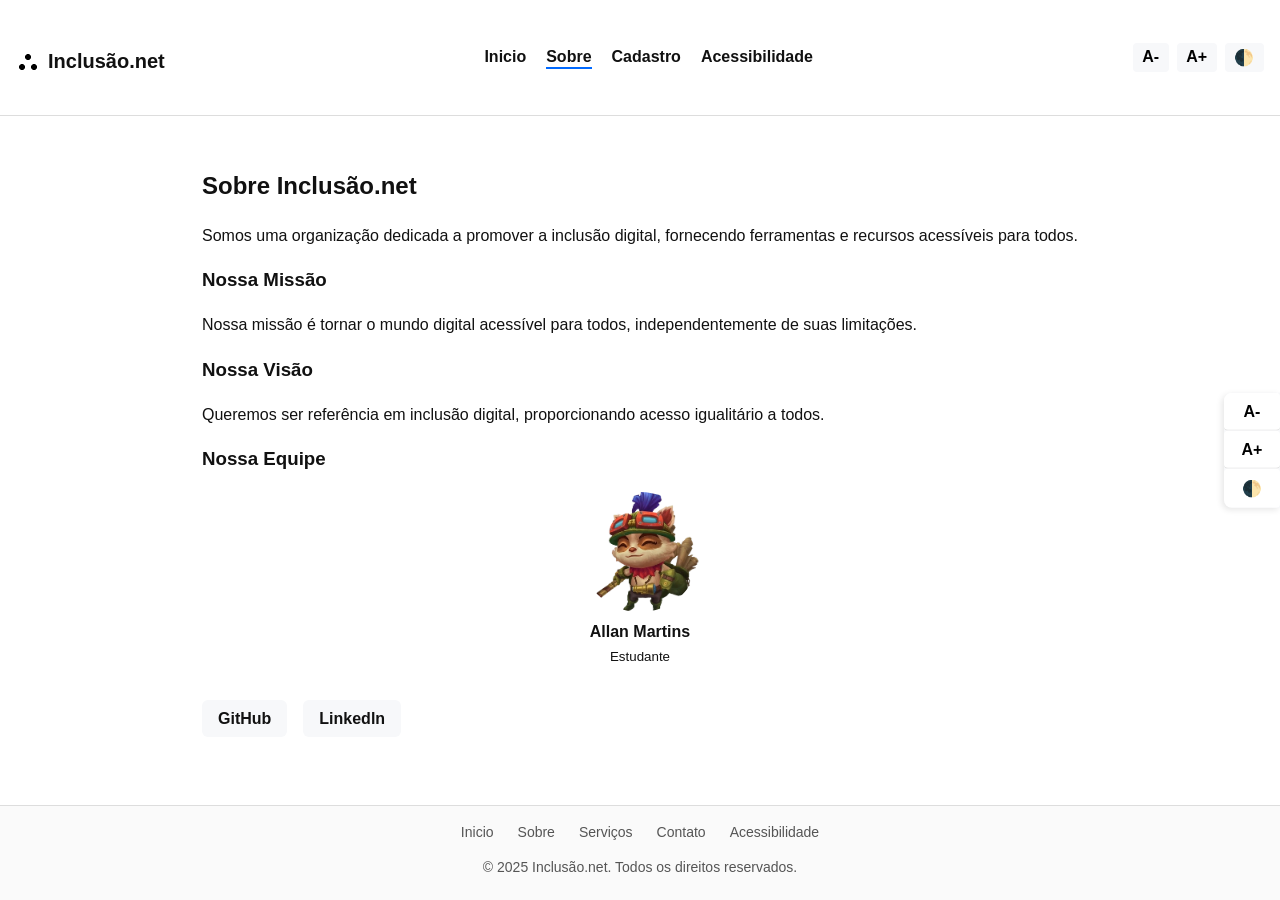
==== about.html @ 18c81b0c "Archives upload" ====
<!DOCTYPE html>
<html lang="pt-br">
<head>
  <meta charset="UTF-8" />
  <meta name="viewport" content="width=device-width, initial-scale=1" />
  <title>Inclusão.net - Sobre</title>
  <link rel="stylesheet" href="style.css" />
</head>
<body>
  <header role="banner" class="site-header">
    <div class="logo-title">
      <img src="images/logo.png" alt="Inclusão.net logo" class="logo" />
      <h1><a href="index.html">Inclusão.net</a></h1>
    </div>
    <nav role="navigation" aria-label="Primary navigation" class="main-nav">
      <ul>
        <li><a href="index.html">Inicio</a></li>
        <li><a href="about.html" aria-current="page">Sobre</a></li>
        <li><a href="register.html">Cadastro</a></li>
        <li><a href="accessibility.html">Acessibilidade</a></li>
      </ul>
    </nav>
    <div class="header-accessibility" aria-label="Accessibility controls">
      <button id="font-decrease" aria-label="Decrease font size" title="Decrease font size">A-</button>
      <button id="font-increase" aria-label="Increase font size" title="Increase font size">A+</button>
      <button id="contrast-toggle" aria-label="Toggle high contrast" title="Toggle high contrast">🌓</button>
    </div>
  </header>

  <aside class="floating-accessibility" aria-label="Accessibility menu" aria-live="polite">
    <button id="float-font-decrease" aria-label="Decrease font size">A-</button>
    <button id="float-font-increase" aria-label="Increase font size">A+</button>
    <button id="float-contrast-toggle" aria-label="Toggle high contrast">🌓</button>
  </aside>

  <main role="main" class="container">
    <article aria-label="About the organization">
      <h2>Sobre Inclusão.net</h2>
      <p>
        Somos uma organização dedicada a promover a inclusão digital, fornecendo ferramentas e recursos acessíveis
        para todos.
      </p>

      <h3>Nossa Missão</h3>
      <p>
        Nossa missão é tornar o mundo digital acessível para todos, independentemente de suas limitações.
      </p>

      <h3>Nossa Visão</h3>
      <p>
        Queremos ser referência em inclusão digital, proporcionando acesso igualitário a todos.
      </p>

      <h3>Nossa Equipe</h3>
      <section aria-label="Team members" class="team">
        <ul class="team-list">
          <li>
            <img src="images/Teemo_League_of_Legends.webp.png" alt="Photo of Sarah Chen" class="team-photo" />
            <strong>Allan Martins</strong><br />
            <small>Estudante</small>
          </li>
        </ul>
      </section>

      <section class="social-section" aria-label="Social media links">
        <nav>
          <ul class="social-links">
            <li><a href="https://github.com/AllanMartinz" target="_blank" rel="noopener" aria-label="Twitter">GitHub</a></li>
            <li><a href="https://www.linkedin.com/in/allan-martins-castilho-ferreira-9970922b4/" target="_blank" rel="noopener" aria-label="Facebook">Linkedln</a></li>
          </ul>
        </nav>
      </section>
    </article>
  </main>

  <footer role="contentinfo" class="site-footer">
    <nav aria-label="Footer navigation" class="footer-nav">
      <ul>
        <li><a href="index.html">Inicio</a></li>
        <li><a href="about.html">Sobre</a></li>
        <li><a href="register.html">Serviços</a></li>
        <li><a href="about.html">Contato</a></li>
        <li><a href="accessibility.html">Acessibilidade</a></li>
      </ul>
    </nav>
    <p>&copy; 2025 Inclusão.net. Todos os direitos reservados.</p>
  </footer>

  <script src="scripts.js" defer></script>
</body>
</html>
---- style.css ----
/* Reset some defaults and base styles */
@charset "UTF-8";

:root {
  --font-size-base: 1rem;
  --font-scale-step: 0.1rem;

  --color-primary: #0069ff;
  --color-primary-hover: #004fcf;
  --color-text: #111;
  --color-bg: #fff;
  --color-muted: #555;
  --color-secondary-bg: #f7f8fa;
  --color-muted-light: #888;
  --color-footer-bg: #fafafa;

  --color-focus-outline: #0069ff;
}

html {
  font-family: -apple-system, BlinkMacSystemFont, "Segoe UI", Roboto, Oxygen,
    Ubuntu, Cantarell, "Open Sans", "Helvetica Neue", sans-serif;
  font-size: var(--font-size-base);
  background-color: var(--color-bg);
  color: var(--color-text);
  line-height: 1.5;
}

body {
  margin: 0;
  min-height: 100vh;
  display: flex;
  flex-direction: column;
}

/* Utility hidden class for screen readers only */
.sr-only {
  position: absolute !important;
  width: 1px !important;
  height: 1px !important;
  padding: 0 !important;
  margin: -1px !important;
  overflow: hidden !important;
  clip: rect(0, 0, 0, 0) !important;
  border: 0 !important;
}

/* Links */

a {
  color: var(--color-primary);
  text-decoration: none;
}

a:hover,
a:focus {
  text-decoration: underline;
  outline-offset: 2px;
}

/* Buttons */

button,
.btn-primary,
.btn-secondary {
  cursor: pointer;
  font-size: 1rem;
  font-weight: 600;
  border-radius: 4px;
  border: none;
  transition: background-color 0.2s ease;
}

button:focus,
a:focus,
input:focus,
textarea:focus {
  outline: 3px solid var(--color-focus-outline);
  outline-offset: 2px;
}

.btn-primary {
  background-color: var(--color-primary);
  color: #fff;
  padding: 0.6em 1.2em;
}

.btn-primary:hover,
.btn-primary:focus {
  background-color: var(--color-primary-hover);
}

.btn-secondary {
  background-color: var(--color-secondary-bg);
  color: var(--color-muted-light);
  padding: 0.4em 1em;
}

.btn-secondary:hover,
.btn-secondary:focus {
  background-color: #e0e1e5;
  color: var(--color-text);
}

/* Header */

.site-header {
  display: flex;
  justify-content: space-between;
  align-items: center;
  padding: 0.75rem 1rem;
  border-bottom: 1px solid #ddd;
  background-color: var(--color-bg);
  position: sticky;
  top: 0;
  z-index: 100;
}

.logo-title {
  display: flex;
  align-items: center;
  gap: 0.5rem;
}

.logo {
margin-top: 10px;
}

.logo-title h1 a {
  font-size: 1.25rem;
  font-weight: 700;
  color: var(--color-text);
}

.main-nav ul {
  list-style: none;
  margin: 0;
  padding: 0;
  display: flex;
  gap: 1.25rem;
}

.main-nav a {
  font-weight: 600;
  color: var(--color-text);
}

.main-nav a[aria-current="page"] {
  font-weight: 700;
  border-bottom: 2px solid var(--color-primary);
  padding-bottom: 2px;
}

.header-accessibility {
  display: flex;
  gap: 0.5rem;
}

.header-accessibility button {
  background: var(--color-secondary-bg);
  border-radius: 4px;
  border: none;
  font-weight: 600;
  padding: 0.3em 0.6em;
}

/* Floating accessibility menu */

.floating-accessibility {
  position: fixed;
  top: 50%;
  right: 0;
  display: flex;
  flex-direction: column;
  background-color: var(--color-secondary-bg);
  border-radius: 8px 0 0 8px;
  box-shadow: -2px 2px 6px rgba(0, 0, 0, 0.1);
  overflow: hidden;
  transform: translateY(-50%);
  z-index: 1000;
}

.floating-accessibility button {
  border: none;
  background: none;
  font-size: 1rem;
  padding: 0.6em 1em;
  cursor: pointer;
  font-weight: 700;
  border-bottom: 1px solid #ddd;
  width: 3.5rem;
  background-color: var(--color-bg);
}

.floating-accessibility button:last-child {
  border-bottom: none;
}

.floating-accessibility button:hover,
.floating-accessibility button:focus {
  background-color: var(--color-primary);
  color: #fff;
  outline: none;
}

/* Container */

.container {
  max-width: 900px;
  margin: 2rem auto;
  padding: 0 1rem;
  flex-grow: 1;
}

/* Welcome Section */

.welcome {
  display: flex;
  gap: 2rem;
  margin-bottom: 2rem;
  align-items: center;
  flex-wrap: wrap;
  background-color: var(--color-secondary-bg);
  padding: 1rem;
  border-radius: 6px;
}

.welcome-img {
  display:block;
  margin: 0 auto;
  max-width: 800px;
  flex-shrink: 0;
  border-radius: 8px;
}

.welcome-text h2 {
  font-size: 2rem;
  font-weight: 700;
  margin-top: 0;
  margin-bottom: 0.5rem;
}

.welcome-text p {
  margin-bottom: 1rem;
  font-size: 1.125rem;
}

.btn-primary {
  display: inline-block;
}

/* Registration section forms */

.registration-section,
.feedback-section,
.social-section,
.news-section {
  margin-bottom: 2rem;
}

.registration-form,
.feedback-form,
.register-page-form form {
  display: flex;
  flex-direction: column;
  gap: 0.75rem;
  max-width: 420px;
}

.registration-form label,
.feedback-form label,
.register-page-form label {
  font-weight: 600;
}

.registration-form input,
.feedback-form input,
.feedback-form textarea,
.register-page-form input {
  padding: 0.5rem 0.75rem;
  border: 1px solid #ccc;
  border-radius: 6px;
  font-size: 1rem;
  font-family: inherit;
  transition: border-color 0.3s ease;
}

.registration-form input:focus,
.feedback-form input:focus,
.feedback-form textarea:focus,
.register-page-form input:focus {
  border-color: var(--color-primary);
  outline-offset: 2px;
  outline: 2px solid var(--color-primary);
}

/* Social links */

.social-links {
  align-self: center;
  display: flex;
  list-style: none;
  gap: 1rem;
  padding: 0;
}

.social-links li a {
  background-color: var(--color-secondary-bg);
  border-radius: 6px;
  padding: 0.4em 1em;
  font-weight: 600;
  color: var(--color-text);
  display: inline-block;
  text-align: center;
}

.social-links li a:hover,
.social-links li a:focus {
  background-color: var(--color-primary);
  color: white;
}

/* News Section */

.news-section .news-item {
  display: flex;
  align-items: center;
  gap: 1rem;
  margin-bottom: 1.5rem;
  flex-wrap: wrap;
}

.news-item h4 {
  margin: 0 0 0.25rem 0;
}

.news-item p {
  margin: 0 0 0.5rem 0;
  color: var(--color-muted-light);
  max-width: 380px;
  font-size: 0.95rem;
}

.news-img {
  max-width: 160px;
  border-radius: 8px;
  flex-shrink: 0;
}

/* Team Section */

.team-list {
  display: flex;
  gap: 2rem;
  justify-content: center;
  flex-wrap: wrap;
  padding: 0;
  list-style: none;
  margin: 1rem 0 2rem 0;
}

.team-list li {
  text-align: center;
  max-width: 140px;
}

.team-photo {
  border-radius: 50%;
  width: 120px;
  height: 120px;
  display: block;
  margin: 0 auto 0.5rem auto;
  object-fit: cover;
}

/* Footer */

.site-footer {
  background-color: var(--color-footer-bg);
  border-top: 1px solid #ddd;
  padding: 1rem 1rem 0.5rem 1rem;
  text-align: center;
  font-size: 0.875rem;
  color: var(--color-muted);
}

.footer-nav ul {
  list-style: none;
  padding: 0;
  margin: 0 0 0.5rem 0;
  display: flex;
  justify-content: center;
  gap: 1.5rem;
}

.footer-nav a {
  color: var(--color-muted);
  font-weight: 500;
}

.footer-nav a:hover,
.footer-nav a:focus {
  color: var(--color-primary);
}

/* Accessibility page styling */

.accessibility-content ul,
.accessibility-content li {
  margin-bottom: 0.75rem;
  font-size: 1rem;
  color: var(--color-muted-light);
}

.accessibility-content table {
  width: 100%;
  border-collapse: collapse;
  margin-top: 1rem;
}

.accessibility-content th,
.accessibility-content td {
  border-bottom: 1px solid #ddd;
  padding: 0.5rem 0.75rem;
  text-align: left;
}

.accessibility-content th {
  font-weight: 700;
}

/* Personalization buttons for accessibility page */

.accessibility-btn {
  font-weight: 700;
  background-color: var(--color-secondary-bg);
  border: none;
  border-radius: 6px;
  padding: 0.3em 0.7em;
  margin: 0 0.3em;
  cursor: pointer;
  font-size: 1rem;
}

.accessibility-btn:hover,
.accessibility-btn:focus {
  background-color: var(--color-primary);
  color: #fff;
}

/* Responsive */

@media screen and (max-width: 768px) {
  .welcome {
    flex-direction: column;
    align-items: center;
  }

  .welcome-img {
    max-width: 100%;
  }

  .news-section .news-item {
    flex-direction: column;
    align-items: flex-start;
  }

  .team-list {
    flex-direction: column;
    gap: 1.5rem;
  }
}

/* Estilo normal já existente no seu site */

/* Modo alto contraste */
.high-contrast {
  background-color: #000 !important;
  color: #fff !important;
}

.high-contrast section{
  background-color: #000 !important;
  color: #fff !important;
};

.high-contrast a {
  color: yellow !important;
}

.high-contrast button {
  background-color: #fff !important;
  color: #000 !important;
  border: 2px solid yellow;
}

/* Header e Footer em modo contraste */
.high-contrast header,
.high-contrast footer {
  background-color: #000 !important;
  color: #fff !important;
}

/* Links dentro do header e footer */
.high-contrast header a,
.high-contrast footer a {
  color: yellow !important;
}
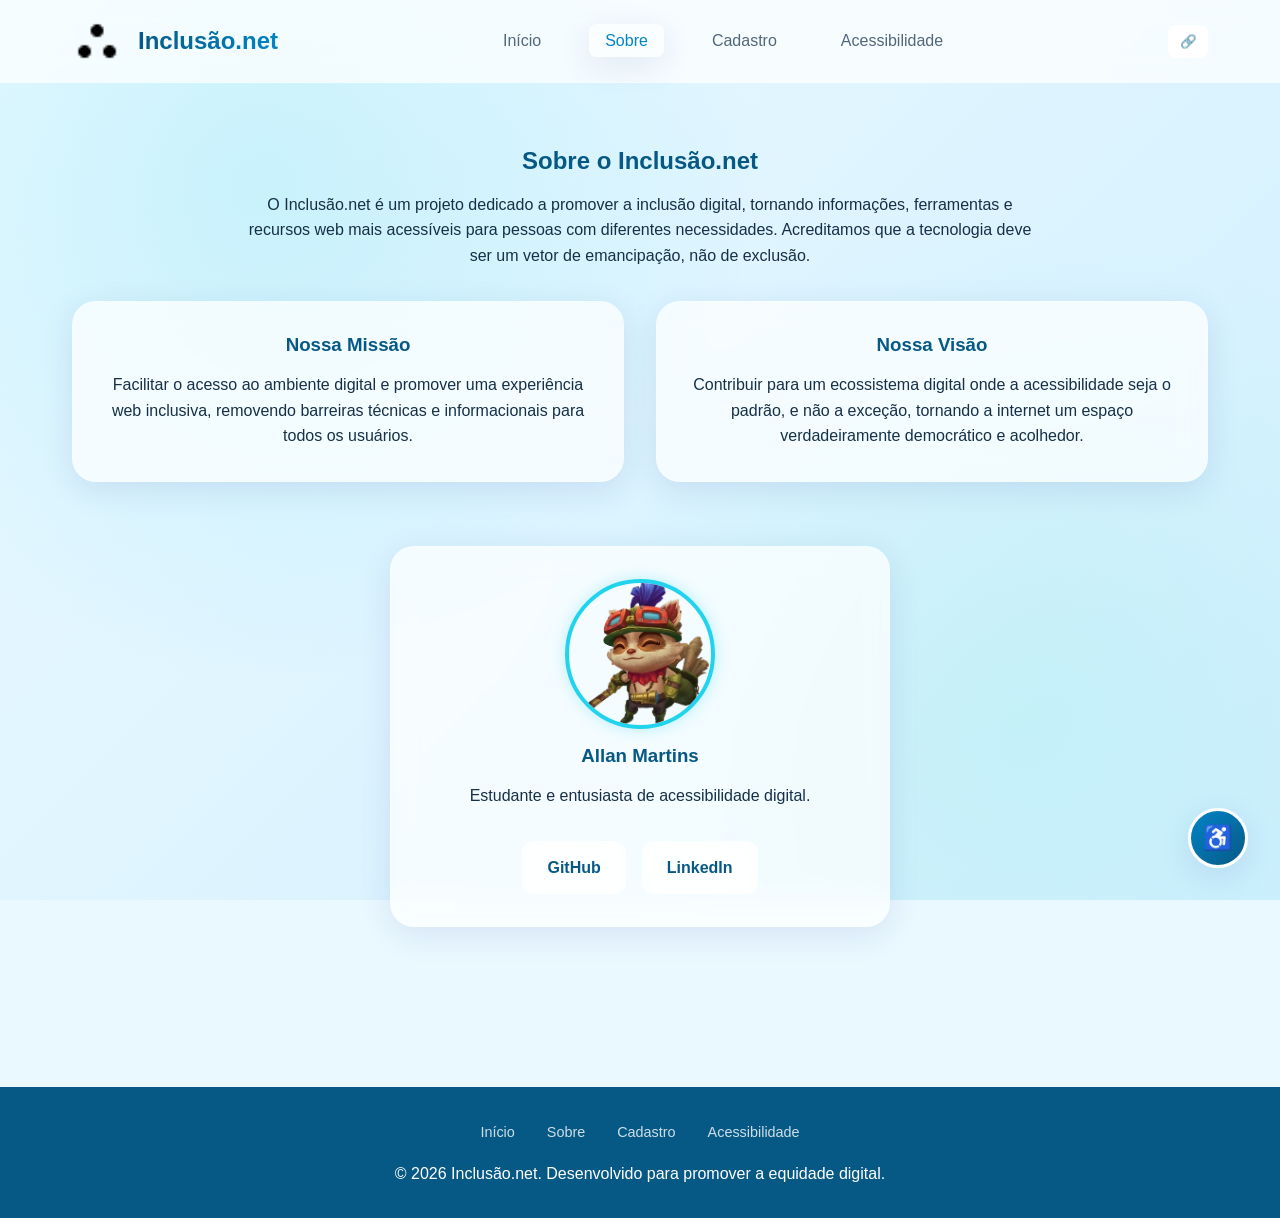
==== commit b8837b08: "update commit" ====
--- a/about.html
+++ b/about.html
@@ -1,91 +1,119 @@
-<!DOCTYPE html>
-<html lang="pt-br">
-<head>
-  <meta charset="UTF-8" />
-  <meta name="viewport" content="width=device-width, initial-scale=1" />
-  <title>Inclusão.net - Sobre</title>
-  <link rel="stylesheet" href="style.css" />
-</head>
-<body>
-  <header role="banner" class="site-header">
-    <div class="logo-title">
-      <img src="images/logo.png" alt="Inclusão.net logo" class="logo" />
-      <h1><a href="index.html">Inclusão.net</a></h1>
-    </div>
-    <nav role="navigation" aria-label="Primary navigation" class="main-nav">
-      <ul>
-        <li><a href="index.html">Inicio</a></li>
-        <li><a href="about.html" aria-current="page">Sobre</a></li>
-        <li><a href="register.html">Cadastro</a></li>
-        <li><a href="accessibility.html">Acessibilidade</a></li>
-      </ul>
-    </nav>
-    <div class="header-accessibility" aria-label="Accessibility controls">
-      <button id="font-decrease" aria-label="Decrease font size" title="Decrease font size">A-</button>
-      <button id="font-increase" aria-label="Increase font size" title="Increase font size">A+</button>
-      <button id="contrast-toggle" aria-label="Toggle high contrast" title="Toggle high contrast">🌓</button>
-    </div>
-  </header>
-
-  <aside class="floating-accessibility" aria-label="Accessibility menu" aria-live="polite">
-    <button id="float-font-decrease" aria-label="Decrease font size">A-</button>
-    <button id="float-font-increase" aria-label="Increase font size">A+</button>
-    <button id="float-contrast-toggle" aria-label="Toggle high contrast">🌓</button>
-  </aside>
-
-  <main role="main" class="container">
-    <article aria-label="About the organization">
-      <h2>Sobre Inclusão.net</h2>
-      <p>
-        Somos uma organização dedicada a promover a inclusão digital, fornecendo ferramentas e recursos acessíveis
-        para todos.
-      </p>
-
-      <h3>Nossa Missão</h3>
-      <p>
-        Nossa missão é tornar o mundo digital acessível para todos, independentemente de suas limitações.
-      </p>
-
-      <h3>Nossa Visão</h3>
-      <p>
-        Queremos ser referência em inclusão digital, proporcionando acesso igualitário a todos.
-      </p>
-
-      <h3>Nossa Equipe</h3>
-      <section aria-label="Team members" class="team">
-        <ul class="team-list">
-          <li>
-            <img src="images/Teemo_League_of_Legends.webp.png" alt="Photo of Sarah Chen" class="team-photo" />
-            <strong>Allan Martins</strong><br />
-            <small>Estudante</small>
-          </li>
-        </ul>
-      </section>
-
-      <section class="social-section" aria-label="Social media links">
-        <nav>
-          <ul class="social-links">
-            <li><a href="https://github.com/AllanMartinz" target="_blank" rel="noopener" aria-label="Twitter">GitHub</a></li>
-            <li><a href="https://www.linkedin.com/in/allan-martins-castilho-ferreira-9970922b4/" target="_blank" rel="noopener" aria-label="Facebook">Linkedln</a></li>
-          </ul>
-        </nav>
-      </section>
-    </article>
-  </main>
-
-  <footer role="contentinfo" class="site-footer">
-    <nav aria-label="Footer navigation" class="footer-nav">
-      <ul>
-        <li><a href="index.html">Inicio</a></li>
-        <li><a href="about.html">Sobre</a></li>
-        <li><a href="register.html">Serviços</a></li>
-        <li><a href="about.html">Contato</a></li>
-        <li><a href="accessibility.html">Acessibilidade</a></li>
-      </ul>
-    </nav>
-    <p>&copy; 2025 Inclusão.net. Todos os direitos reservados.</p>
-  </footer>
-
-  <script src="scripts.js" defer></script>
-</body>
-</html>+<!DOCTYPE html>
+<html lang="pt-BR">
+<head>
+  <meta charset="UTF-8">
+  <meta name="viewport" content="width=device-width, initial-scale=1.0">
+  <title>Inclusão.net - Sobre</title>
+  <link rel="stylesheet" href="style.css">
+</head>
+<body>
+  <a href="#main-content" class="skip-link">Pular para o conteúdo principal</a>
+
+  <header class="site-header">
+    <div class="container header-container">
+      <div class="logo-title">
+        <img src="images/logo.png" alt="Inclusão.net logo" class="logo">
+        <h1><a href="main.html">Inclusão.net</a></h1>
+      </div>
+      <nav class="main-nav" aria-label="Navegação Principal">
+        <ul>
+          <li><a href="main.html">Início</a></li>
+          <li><a href="about.html" class="active" aria-current="page">Sobre</a></li>
+          <li><a href="register.html">Cadastro</a></li>
+          <li><a href="accessibility.html">Acessibilidade</a></li>
+        </ul>
+      </nav>
+      <div class="header-accessibility">
+        <button id="share-page" class="btn-acc" aria-label="Compartilhar esta página" title="Compartilhar página">🔗</button>
+      </div>
+    </div>
+  </header>
+
+  <!-- Painel de Acessibilidade -->
+  <button id="acc-panel-trigger" class="acc-panel-trigger" aria-label="Abrir Painel de Acessibilidade" title="Configurações de Acessibilidade">♿</button>
+  <div id="acc-panel" class="acc-panel" role="dialog" aria-labelledby="acc-panel-title" aria-modal="true">
+    <div class="acc-panel-header">
+      <h2 id="acc-panel-title">Acessibilidade</h2>
+      <button id="close-acc-panel" class="btn-acc" aria-label="Fechar Painel">✕</button>
+    </div>
+
+    <div class="acc-panel-section">
+      <h3>Tamanho do Texto</h3>
+      <div class="acc-control-group">
+        <button class="acc-btn btn-font-dec" aria-label="Diminuir texto">A-</button>
+        <button class="acc-btn btn-font-reset" aria-label="Restaurar texto">Sair</button>
+        <button class="acc-btn btn-font-inc" aria-label="Aumentar texto">A+</button>
+      </div>
+    </div>
+
+    <div class="acc-panel-section">
+      <h3>Cores e Temas</h3>
+      <div class="acc-control-group" style="flex-direction: column;">
+        <button class="acc-btn btn-theme-toggle" aria-label="Alternar Tema Claro/Escuro">🌓 Alternar Tema</button>
+        <button class="acc-btn btn-contrast-toggle" aria-label="Alternar Alto Contraste">👁️ Alto Contraste</button>
+      </div>
+    </div>
+
+    <div class="acc-panel-section">
+      <h3>Leitura e Visão</h3>
+      <div class="acc-control-group" style="flex-direction: column;">
+        <button class="acc-btn btn-readable-toggle" aria-label="Alternar Fonte Legível">📖 Fonte Legível</button>
+        <button class="acc-btn btn-spacing-toggle" aria-label="Alternar Espaçamento Amplo">↔️ Espaçamento Amplo</button>
+      </div>
+    </div>
+
+    <div class="acc-panel-section">
+      <h3>Movimento</h3>
+      <div class="acc-control-group">
+        <button class="acc-btn btn-motion-toggle" aria-label="Reduzir animações">🚫 Reduzir Movimento</button>
+      </div>
+    </div>
+  </div>
+
+  <main id="main-content" class="container">
+    <section class="about-section">
+      <h2>Sobre o Inclusão.net</h2>
+      <p style="max-width: 800px; margin: 0 auto var(--space-md);">
+        O Inclusão.net é um projeto dedicado a promover a inclusão digital, tornando informações, ferramentas e recursos web mais acessíveis para pessoas com diferentes necessidades. Acreditamos que a tecnologia deve ser um vetor de emancipação, não de exclusão.
+      </p>
+
+      <div class="about-grid" style="display: grid; grid-template-columns: repeat(auto-fit, minmax(300px, 1fr)); gap: var(--space-md); margin-bottom: var(--space-lg);">
+        <div class="glass-card">
+          <h3>Nossa Missão</h3>
+          <p>Facilitar o acesso ao ambiente digital e promover uma experiência web inclusiva, removendo barreiras técnicas e informacionais para todos os usuários.</p>
+        </div>
+        <div class="glass-card">
+          <h3>Nossa Visão</h3>
+          <p>Contribuir para um ecossistema digital onde a acessibilidade seja o padrão, e não a exceção, tornando a internet um espaço verdadeiramente democrático e acolhedor.</p>
+        </div>
+      </div>
+
+      <div class="profile-card glass-card">
+        <img src="images/Teemo_League_of_Legends.webp.png" alt="Foto de perfil de Allan Martins" class="profile-photo">
+        <h3>Allan Martins</h3>
+        <p>Estudante e entusiasta de acessibilidade digital.</p>
+        <div class="social-links">
+          <a href="https://github.com/AllanMartinz" target="_blank" rel="noopener" class="btn btn-secondary">GitHub</a>
+          <a href="https://www.linkedin.com/in/allan-martins-castilho-ferreira-9970922b4/" target="_blank" rel="noopener" class="btn btn-secondary">LinkedIn</a>
+        </div>
+      </div>
+    </section>
+  </main>
+
+  <footer class="site-footer">
+    <div class="container">
+      <nav class="footer-nav" aria-label="Navegação do Rodapé">
+        <ul>
+          <li><a href="main.html">Início</a></li>
+          <li><a href="about.html">Sobre</a></li>
+          <li><a href="register.html">Cadastro</a></li>
+          <li><a href="accessibility.html">Acessibilidade</a></li>
+        </ul>
+      </nav>
+      <p>&copy; 2026 Inclusão.net. Desenvolvido para promover a equidade digital.</p>
+    </div>
+  </footer>
+
+  <script src="scripts.js" defer></script>
+</body>
+</html>
--- a/style.css
+++ b/style.css
@@ -1,509 +1,773 @@
-/* Reset some defaults and base styles */
-@charset "UTF-8";
-
-:root {
-  --font-size-base: 1rem;
-  --font-scale-step: 0.1rem;
-
-  --color-primary: #0069ff;
-  --color-primary-hover: #004fcf;
-  --color-text: #111;
-  --color-bg: #fff;
-  --color-muted: #555;
-  --color-secondary-bg: #f7f8fa;
-  --color-muted-light: #888;
-  --color-footer-bg: #fafafa;
-
-  --color-focus-outline: #0069ff;
-}
-
-html {
-  font-family: -apple-system, BlinkMacSystemFont, "Segoe UI", Roboto, Oxygen,
-    Ubuntu, Cantarell, "Open Sans", "Helvetica Neue", sans-serif;
-  font-size: var(--font-size-base);
-  background-color: var(--color-bg);
-  color: var(--color-text);
-  line-height: 1.5;
-}
-
-body {
-  margin: 0;
-  min-height: 100vh;
-  display: flex;
-  flex-direction: column;
-}
-
-/* Utility hidden class for screen readers only */
-.sr-only {
-  position: absolute !important;
-  width: 1px !important;
-  height: 1px !important;
-  padding: 0 !important;
-  margin: -1px !important;
-  overflow: hidden !important;
-  clip: rect(0, 0, 0, 0) !important;
-  border: 0 !important;
-}
-
-/* Links */
-
-a {
-  color: var(--color-primary);
-  text-decoration: none;
-}
-
-a:hover,
-a:focus {
-  text-decoration: underline;
-  outline-offset: 2px;
-}
-
-/* Buttons */
-
-button,
-.btn-primary,
-.btn-secondary {
-  cursor: pointer;
-  font-size: 1rem;
-  font-weight: 600;
-  border-radius: 4px;
-  border: none;
-  transition: background-color 0.2s ease;
-}
-
-button:focus,
-a:focus,
-input:focus,
-textarea:focus {
-  outline: 3px solid var(--color-focus-outline);
-  outline-offset: 2px;
-}
-
-.btn-primary {
-  background-color: var(--color-primary);
-  color: #fff;
-  padding: 0.6em 1.2em;
-}
-
-.btn-primary:hover,
-.btn-primary:focus {
-  background-color: var(--color-primary-hover);
-}
-
-.btn-secondary {
-  background-color: var(--color-secondary-bg);
-  color: var(--color-muted-light);
-  padding: 0.4em 1em;
-}
-
-.btn-secondary:hover,
-.btn-secondary:focus {
-  background-color: #e0e1e5;
-  color: var(--color-text);
-}
-
-/* Header */
-
-.site-header {
-  display: flex;
-  justify-content: space-between;
-  align-items: center;
-  padding: 0.75rem 1rem;
-  border-bottom: 1px solid #ddd;
-  background-color: var(--color-bg);
-  position: sticky;
-  top: 0;
-  z-index: 100;
-}
-
-.logo-title {
-  display: flex;
-  align-items: center;
-  gap: 0.5rem;
-}
-
-.logo {
-margin-top: 10px;
-}
-
-.logo-title h1 a {
-  font-size: 1.25rem;
-  font-weight: 700;
-  color: var(--color-text);
-}
-
-.main-nav ul {
-  list-style: none;
-  margin: 0;
-  padding: 0;
-  display: flex;
-  gap: 1.25rem;
-}
-
-.main-nav a {
-  font-weight: 600;
-  color: var(--color-text);
-}
-
-.main-nav a[aria-current="page"] {
-  font-weight: 700;
-  border-bottom: 2px solid var(--color-primary);
-  padding-bottom: 2px;
-}
-
-.header-accessibility {
-  display: flex;
-  gap: 0.5rem;
-}
-
-.header-accessibility button {
-  background: var(--color-secondary-bg);
-  border-radius: 4px;
-  border: none;
-  font-weight: 600;
-  padding: 0.3em 0.6em;
-}
-
-/* Floating accessibility menu */
-
-.floating-accessibility {
-  position: fixed;
-  top: 50%;
-  right: 0;
-  display: flex;
-  flex-direction: column;
-  background-color: var(--color-secondary-bg);
-  border-radius: 8px 0 0 8px;
-  box-shadow: -2px 2px 6px rgba(0, 0, 0, 0.1);
-  overflow: hidden;
-  transform: translateY(-50%);
-  z-index: 1000;
-}
-
-.floating-accessibility button {
-  border: none;
-  background: none;
-  font-size: 1rem;
-  padding: 0.6em 1em;
-  cursor: pointer;
-  font-weight: 700;
-  border-bottom: 1px solid #ddd;
-  width: 3.5rem;
-  background-color: var(--color-bg);
-}
-
-.floating-accessibility button:last-child {
-  border-bottom: none;
-}
-
-.floating-accessibility button:hover,
-.floating-accessibility button:focus {
-  background-color: var(--color-primary);
-  color: #fff;
-  outline: none;
-}
-
-/* Container */
-
-.container {
-  max-width: 900px;
-  margin: 2rem auto;
-  padding: 0 1rem;
-  flex-grow: 1;
-}
-
-/* Welcome Section */
-
-.welcome {
-  display: flex;
-  gap: 2rem;
-  margin-bottom: 2rem;
-  align-items: center;
-  flex-wrap: wrap;
-  background-color: var(--color-secondary-bg);
-  padding: 1rem;
-  border-radius: 6px;
-}
-
-.welcome-img {
-  display:block;
-  margin: 0 auto;
-  max-width: 800px;
-  flex-shrink: 0;
-  border-radius: 8px;
-}
-
-.welcome-text h2 {
-  font-size: 2rem;
-  font-weight: 700;
-  margin-top: 0;
-  margin-bottom: 0.5rem;
-}
-
-.welcome-text p {
-  margin-bottom: 1rem;
-  font-size: 1.125rem;
-}
-
-.btn-primary {
-  display: inline-block;
-}
-
-/* Registration section forms */
-
-.registration-section,
-.feedback-section,
-.social-section,
-.news-section {
-  margin-bottom: 2rem;
-}
-
-.registration-form,
-.feedback-form,
-.register-page-form form {
-  display: flex;
-  flex-direction: column;
-  gap: 0.75rem;
-  max-width: 420px;
-}
-
-.registration-form label,
-.feedback-form label,
-.register-page-form label {
-  font-weight: 600;
-}
-
-.registration-form input,
-.feedback-form input,
-.feedback-form textarea,
-.register-page-form input {
-  padding: 0.5rem 0.75rem;
-  border: 1px solid #ccc;
-  border-radius: 6px;
-  font-size: 1rem;
-  font-family: inherit;
-  transition: border-color 0.3s ease;
-}
-
-.registration-form input:focus,
-.feedback-form input:focus,
-.feedback-form textarea:focus,
-.register-page-form input:focus {
-  border-color: var(--color-primary);
-  outline-offset: 2px;
-  outline: 2px solid var(--color-primary);
-}
-
-/* Social links */
-
-.social-links {
-  align-self: center;
-  display: flex;
-  list-style: none;
-  gap: 1rem;
-  padding: 0;
-}
-
-.social-links li a {
-  background-color: var(--color-secondary-bg);
-  border-radius: 6px;
-  padding: 0.4em 1em;
-  font-weight: 600;
-  color: var(--color-text);
-  display: inline-block;
-  text-align: center;
-}
-
-.social-links li a:hover,
-.social-links li a:focus {
-  background-color: var(--color-primary);
-  color: white;
-}
-
-/* News Section */
-
-.news-section .news-item {
-  display: flex;
-  align-items: center;
-  gap: 1rem;
-  margin-bottom: 1.5rem;
-  flex-wrap: wrap;
-}
-
-.news-item h4 {
-  margin: 0 0 0.25rem 0;
-}
-
-.news-item p {
-  margin: 0 0 0.5rem 0;
-  color: var(--color-muted-light);
-  max-width: 380px;
-  font-size: 0.95rem;
-}
-
-.news-img {
-  max-width: 160px;
-  border-radius: 8px;
-  flex-shrink: 0;
-}
-
-/* Team Section */
-
-.team-list {
-  display: flex;
-  gap: 2rem;
-  justify-content: center;
-  flex-wrap: wrap;
-  padding: 0;
-  list-style: none;
-  margin: 1rem 0 2rem 0;
-}
-
-.team-list li {
-  text-align: center;
-  max-width: 140px;
-}
-
-.team-photo {
-  border-radius: 50%;
-  width: 120px;
-  height: 120px;
-  display: block;
-  margin: 0 auto 0.5rem auto;
-  object-fit: cover;
-}
-
-/* Footer */
-
-.site-footer {
-  background-color: var(--color-footer-bg);
-  border-top: 1px solid #ddd;
-  padding: 1rem 1rem 0.5rem 1rem;
-  text-align: center;
-  font-size: 0.875rem;
-  color: var(--color-muted);
-}
-
-.footer-nav ul {
-  list-style: none;
-  padding: 0;
-  margin: 0 0 0.5rem 0;
-  display: flex;
-  justify-content: center;
-  gap: 1.5rem;
-}
-
-.footer-nav a {
-  color: var(--color-muted);
-  font-weight: 500;
-}
-
-.footer-nav a:hover,
-.footer-nav a:focus {
-  color: var(--color-primary);
-}
-
-/* Accessibility page styling */
-
-.accessibility-content ul,
-.accessibility-content li {
-  margin-bottom: 0.75rem;
-  font-size: 1rem;
-  color: var(--color-muted-light);
-}
-
-.accessibility-content table {
-  width: 100%;
-  border-collapse: collapse;
-  margin-top: 1rem;
-}
-
-.accessibility-content th,
-.accessibility-content td {
-  border-bottom: 1px solid #ddd;
-  padding: 0.5rem 0.75rem;
-  text-align: left;
-}
-
-.accessibility-content th {
-  font-weight: 700;
-}
-
-/* Personalization buttons for accessibility page */
-
-.accessibility-btn {
-  font-weight: 700;
-  background-color: var(--color-secondary-bg);
-  border: none;
-  border-radius: 6px;
-  padding: 0.3em 0.7em;
-  margin: 0 0.3em;
-  cursor: pointer;
-  font-size: 1rem;
-}
-
-.accessibility-btn:hover,
-.accessibility-btn:focus {
-  background-color: var(--color-primary);
-  color: #fff;
-}
-
-/* Responsive */
-
-@media screen and (max-width: 768px) {
-  .welcome {
-    flex-direction: column;
-    align-items: center;
-  }
-
-  .welcome-img {
-    max-width: 100%;
-  }
-
-  .news-section .news-item {
-    flex-direction: column;
-    align-items: flex-start;
-  }
-
-  .team-list {
-    flex-direction: column;
-    gap: 1.5rem;
-  }
-}
-
-/* Estilo normal já existente no seu site */
-
-/* Modo alto contraste */
-.high-contrast {
-  background-color: #000 !important;
-  color: #fff !important;
-}
-
-.high-contrast section{
-  background-color: #000 !important;
-  color: #fff !important;
-};
-
-.high-contrast a {
-  color: yellow !important;
-}
-
-.high-contrast button {
-  background-color: #fff !important;
-  color: #000 !important;
-  border: 2px solid yellow;
-}
-
-/* Header e Footer em modo contraste */
-.high-contrast header,
-.high-contrast footer {
-  background-color: #000 !important;
-  color: #fff !important;
-}
-
-/* Links dentro do header e footer */
-.high-contrast header a,
-.high-contrast footer a {
-  color: yellow !important;
-}
-
+:root {
+  /* Paleta de Cores - Modern Frutiger Aero */
+  --color-deep-blue: #075985;
+  --color-ocean-blue: #0284C7;
+  --color-cyan: #22D3EE;
+  --color-aqua: #5EEAD4;
+  --color-bg-light: #EAF9FF;
+  --color-bg-dark: #0f172a;
+  --color-white-trans: rgba(255, 255, 255, 0.72);
+  --color-white-trans-dark: rgba(15, 23, 42, 0.8);
+  --color-text-main: #163047;
+  --color-text-main-dark: #f1f5f9;
+  --color-text-sec: #52677A;
+  --color-text-sec-dark: #94a3b8;
+  --color-white: #FFFFFF;
+  --color-dark-accent: #38bdf8;
+
+
+  /* Sombras e Efeitos */
+  --shadow-soft: 0 8px 32px 0 rgba(31, 38, 135, 0.1);
+  --shadow-glow: 0 0 15px rgba(34, 211, 238, 0.3);
+  --glass-border: 1px solid rgba(255, 255, 255, 0.18);
+  --glass-blur: blur(12px);
+  --radius-lg: 24px;
+  --radius-md: 12px;
+  --radius-sm: 8px;
+
+  /* Espaçamentos */
+  --space-xs: 0.5rem;
+  --space-sm: 1rem;
+  --space-md: 2rem;
+  --space-lg: 4rem;
+
+  /* Tipografia */
+  --font-main: 'Segoe UI', Roboto, Helvetica, Arial, sans-serif;
+  --font-size-base: 16px;
+  --transition-fluid: all 0.3s cubic-bezier(0.4, 0, 0.2, 1);
+}
+
+/* --- 2. Reset e Estilos Globais --- */
+* {
+  margin: 0;
+  padding: 0;
+  box-sizing: border-box;
+}
+
+body {
+  font-family: var(--font-main);
+  background-color: var(--color-bg-light);
+  color: var(--color-text-main);
+  line-height: 1.6;
+  overflow-x: hidden;
+  transition: background-color 0.3s ease;
+}
+
+h1, h2, h3, h4 {
+  color: var(--color-deep-blue);
+  line-height: 1.2;
+  margin-bottom: var(--space-sm);
+}
+
+a {
+  text-decoration: none;
+  color: inherit;
+  transition: var(--transition-fluid);
+}
+
+ul {
+  list-style: none;
+}
+
+img {
+  max-width: 100%;
+  height: auto;
+  display: block;
+}
+
+.container {
+  max-width: 1200px;
+  margin: 0 auto;
+  padding: 0 var(--space-md);
+}
+
+/* --- 3. Fundo e Elementos Decorativos --- */
+body::before {
+  content: "";
+  position: fixed;
+  top: 0;
+  left: 0;
+  width: 100%;
+  height: 100%;
+  z-index: -1;
+  background:
+    radial-gradient(circle at 20% 20%, rgba(34, 211, 238, 0.15) 0%, transparent 40%),
+    radial-gradient(circle at 80% 80%, rgba(94, 234, 212, 0.15) 0%, transparent 40%),
+    linear-gradient(135deg, var(--color-bg-light) 0%, #d1efff 100%);
+}
+
+/* --- 4. Cabeçalho e Navegação --- */
+.site-header {
+  position: sticky;
+  top: 0;
+  z-index: 1000;
+  background: var(--color-white-trans);
+  backdrop-filter: var(--glass-blur);
+  -webkit-backdrop-filter: var(--glass-blur);
+  border-bottom: var(--glass-border);
+  padding: var(--space-sm) 0;
+  transition: var(--transition-fluid);
+}
+
+.header-container {
+  display: flex;
+  align-items: center;
+  justify-content: space-between;
+  gap: var(--space-md);
+}
+
+.logo-title {
+  display: flex;
+  align-items: center;
+  gap: var(--space-sm);
+}
+
+.logo {
+  height: 50px;
+  width: auto;
+}
+
+.logo-title h1 {
+  font-size: 1.5rem;
+  margin-bottom: 0;
+  background: linear-gradient(to right, var(--color-deep-blue), var(--color-ocean-blue));
+  -webkit-background-clip: text;
+  -webkit-text-fill-color: transparent;
+}
+
+.main-nav ul {
+  display: flex;
+  gap: var(--space-md);
+}
+
+.main-nav a {
+  font-weight: 500;
+  color: var(--color-text-sec);
+  padding: 0.5rem 1rem;
+  border-radius: var(--radius-sm);
+}
+
+.main-nav a:hover, .main-nav a.active {
+  color: var(--color-ocean-blue);
+  background: rgba(255, 255, 255, 0.5);
+  box-shadow: var(--shadow-soft);
+}
+
+.header-accessibility {
+  display: flex;
+  gap: var(--space-xs);
+}
+
+.btn-acc {
+  background: var(--color-white);
+  border: var(--glass-border);
+  padding: 0.5rem;
+  border-radius: var(--radius-sm);
+  cursor: pointer;
+  font-weight: bold;
+  transition: var(--transition-fluid);
+  min-width: 40px;
+}
+
+.btn-acc:hover {
+  background: var(--color-cyan);
+  color: var(--color-white);
+}
+
+/* --- 5. Botões e Links --- */
+.btn {
+  display: inline-block;
+  padding: 0.8rem 1.5rem;
+  border-radius: var(--radius-md);
+  font-weight: 600;
+  cursor: pointer;
+  transition: var(--transition-fluid);
+  border: none;
+  text-align: center;
+}
+
+.btn-primary {
+  background: linear-gradient(135deg, var(--color-ocean-blue), var(--color-deep-blue));
+  color: var(--color-white);
+  box-shadow: 0 4px 15px rgba(2, 132, 199, 0.3);
+}
+
+.btn-primary:hover {
+  transform: translateY(-2px);
+  box-shadow: 0 6px 20px rgba(2, 132, 199, 0.4);
+  filter: brightness(1.1);
+}
+
+.btn-secondary {
+  background: var(--color-white-trans);
+  color: var(--color-deep-blue);
+  backdrop-filter: var(--glass-blur);
+  border: var(--glass-border);
+}
+
+.btn-secondary:hover {
+  background: var(--color-white);
+  transform: translateY(-2px);
+}
+
+/* --- 6. Componentes de Cards (Glassmorphism) --- */
+.glass-card {
+  background: var(--color-white-trans);
+  backdrop-filter: var(--glass-blur);
+  -webkit-backdrop-filter: var(--glass-blur);
+  border: var(--glass-border);
+  border-radius: var(--radius-lg);
+  padding: var(--space-md);
+  box-shadow: var(--shadow-soft);
+  transition: var(--transition-fluid);
+}
+
+.glass-card:hover {
+  transform: translateY(-5px);
+  box-shadow: 0 12px 40px rgba(0, 0, 0, 0.08);
+  background: rgba(255, 255, 255, 0.85);
+}
+
+/* --- 7. Página Inicial (main.html) --- */
+.hero {
+  display: flex;
+  align-items: center;
+  justify-content: space-between;
+  gap: var(--space-lg);
+  padding: var(--space-lg) 0;
+}
+
+.hero-content {
+  flex: 1;
+}
+
+.hero-content h2 {
+  font-size: 3rem;
+  margin-bottom: var(--space-sm);
+}
+
+.hero-content p {
+  font-size: 1.2rem;
+  color: var(--color-text-sec);
+  margin-bottom: var(--space-md);
+}
+
+.hero-btns {
+  display: flex;
+  gap: var(--space-sm);
+}
+
+.hero-image {
+  flex: 1;
+  position: relative;
+}
+
+.hero-image img {
+  border-radius: var(--radius-lg);
+  box-shadow: var(--shadow-soft);
+  animation: float 6s ease-in-out infinite;
+}
+
+@keyframes float {
+  0%, 100% { transform: translateY(0); }
+  50% { transform: translateY(-20px); }
+}
+
+.features-grid {
+  display: grid;
+  grid-template-columns: repeat(auto-fit, minmax(250px, 1fr));
+  gap: var(--space-md);
+  padding: var(--space-md) 0;
+}
+
+/* --- 8. Página Sobre (about.html) --- */
+.about-section {
+  padding: var(--space-lg) 0;
+  text-align: center;
+}
+
+.profile-card {
+  max-width: 500px;
+  margin: var(--space-md) auto;
+  text-align: center;
+}
+
+.profile-photo {
+  width: 150px;
+  height: 150px;
+  border-radius: 50%;
+  object-fit: cover;
+  margin: 0 auto var(--space-sm);
+  border: 4px solid var(--color-cyan);
+  box-shadow: var(--shadow-glow);
+}
+
+.social-links {
+  display: flex;
+  justify-content: center;
+  gap: var(--space-sm);
+  margin-top: var(--space-md);
+}
+
+/* --- 9. Página de Cadastro (register.html) --- */
+.register-container {
+  display: flex;
+  justify-content: center;
+  align-items: center;
+  min-height: calc(100vh - 200px);
+  padding: var(--space-md) 0;
+}
+
+.form-card {
+  width: 100%;
+  max-width: 450px;
+}
+
+.form-group {
+  margin-bottom: var(--space-sm);
+  text-align: left;
+}
+
+.form-group label {
+  display: block;
+  margin-bottom: var(--space-xs);
+  font-weight: 500;
+}
+
+.form-group input {
+  width: 100%;
+  padding: 0.8rem;
+  border-radius: var(--radius-sm);
+  border: var(--glass-border);
+  background: rgba(255, 255, 255, 0.5);
+  transition: var(--transition-fluid);
+}
+
+.form-group input:focus {
+  outline: none;
+  border-color: var(--color-ocean-blue);
+  background: var(--color-white);
+  box-shadow: 0 0 0 3px rgba(2, 132, 199, 0.2);
+}
+
+.error-msg {
+  color: #dc2626;
+  font-size: 0.85rem;
+  margin-top: var(--space-xs);
+  display: none;
+}
+
+/* --- 10. Página de Acessibilidade (accessibility.html) --- */
+.acc-grid {
+  display: grid;
+  grid-template-columns: repeat(auto-fit, minmax(300px, 1fr));
+  gap: var(--space-md);
+  padding: var(--space-md) 0;
+}
+
+.acc-table {
+  width: 100%;
+  border-collapse: collapse;
+  margin: var(--space-md) 0;
+  background: var(--color-white-trans);
+  border-radius: var(--radius-md);
+  overflow: hidden;
+}
+
+.acc-table th, .acc-table td {
+  padding: 1rem;
+  text-align: left;
+  border-bottom: var(--glass-border);
+}
+
+.acc-table th {
+  background: var(--color-ocean-blue);
+  color: var(--color-white);
+}
+
+/* --- 11. Rodapé --- */
+.site-footer {
+  background: var(--color-deep-blue);
+  color: var(--color-white);
+  padding: var(--space-md) 0;
+  text-align: center;
+  margin-top: var(--space-lg);
+}
+
+.footer-nav ul {
+  display: flex;
+  justify-content: center;
+  gap: var(--space-md);
+  margin-bottom: var(--space-sm);
+  flex-wrap: wrap;
+}
+
+.footer-nav a {
+  font-size: 0.9rem;
+  opacity: 0.8;
+}
+
+.footer-nav a:hover {
+  opacity: 1;
+  text-decoration: underline;
+}
+
+/* --- 12. Estados de Foco e Interação --- */
+:focus-visible {
+  outline: 3px solid var(--color-cyan);
+  outline-offset: 2px;
+}
+
+/* --- 13. Responsividade --- */
+@media (max-width: 768px) {
+  .header-container {
+    flex-direction: column;
+    text-align: center;
+  }
+
+  .main-nav ul {
+    gap: var(--space-xs);
+    font-size: 0.9rem;
+  }
+
+  .hero {
+    flex-direction: column;
+    text-align: center;
+    padding: var(--space-md) 0;
+  }
+
+  .hero-btns {
+    justify-content: center;
+  }
+
+  .hero-content h2 {
+    font-size: 2rem;
+  }
+
+  .hero-image {
+    order: -1;
+  }
+}
+
+/* --- 14. Modo de Alto Contraste --- */
+body.high-contrast {
+  --color-bg-light: #000000;
+  --color-text-main: #FFFFFF;
+  --color-text-sec: #FFFF00;
+  --color-deep-blue: #FFFF00;
+  --color-ocean-blue: #FFFFFF;
+  --color-cyan: #FFFF00;
+  --color-aqua: #FFFFFF;
+  --color-white-trans: #000000;
+  --glass-border: 2px solid #FFFFFF;
+}
+
+body.high-contrast .glass-card,
+body.high-contrast .site-header {
+  background: #000000;
+  color: #FFFFFF;
+  border: 2px solid #FFFFFF;
+}
+
+body.high-contrast .btn-primary {
+  background: #FFFF00;
+  color: #000000;
+}
+
+/* --- 15. Tamanho de Fonte Dinâmico --- */
+html {
+  font-size: var(--font-size-base);
+}
+
+/* --- 16. Painel de Acessibilidade (Modal) --- */
+.acc-panel-trigger {
+  position: fixed;
+  bottom: var(--space-md);
+  right: var(--space-md);
+  z-index: 2000;
+  width: 60px;
+  height: 60px;
+  border-radius: 50%;
+  background: linear-gradient(135deg, var(--color-ocean-blue), var(--color-deep-blue));
+  color: white;
+  border: 3px solid var(--color-white);
+  box-shadow: var(--shadow-soft);
+  cursor: pointer;
+  font-size: 1.5rem;
+  display: flex;
+  align-items: center;
+  justify-content: center;
+  transition: var(--transition-fluid);
+}
+
+.acc-panel-trigger:hover {
+  transform: scale(1.1) rotate(15deg);
+}
+
+.acc-panel {
+  position: fixed;
+  top: 0;
+  right: -400px;
+  width: 350px;
+  height: 100vh;
+  background: var(--color-white-trans);
+  backdrop-filter: var(--glass-blur);
+  -webkit-backdrop-filter: var(--glass-blur);
+  border-left: var(--glass-border);
+  z-index: 2001;
+  transition: right 0.4s cubic-bezier(0.4, 0, 0.2, 1);
+  padding: var(--space-lg) var(--space-md);
+  box-shadow: -10px 0 30px rgba(0,0,0,0.1);
+  overflow-y: auto;
+}
+
+.acc-panel.open {
+  right: 0;
+}
+
+.acc-panel-header {
+  display: flex;
+  justify-content: space-between;
+  align-items: center;
+  margin-bottom: var(--space-lg);
+}
+
+.acc-panel-section {
+  margin-bottom: var(--space-md);
+  padding-bottom: var(--space-sm);
+  border-bottom: var(--glass-border);
+}
+
+.acc-panel-section h3 {
+  font-size: 1rem;
+  margin-bottom: var(--space-sm);
+  color: var(--color-deep-blue);
+}
+
+.acc-control-group {
+  display: flex;
+  flex-wrap: wrap;
+  gap: var(--space-xs);
+}
+
+.acc-btn {
+  padding: 0.5rem 1rem;
+  border-radius: var(--radius-sm);
+  border: var(--glass-border);
+  background: var(--color-white);
+  cursor: pointer;
+  font-size: 0.85rem;
+  transition: var(--transition-fluid);
+}
+
+.acc-btn:hover, .acc-btn.active {
+  background: var(--color-ocean-blue);
+  color: white;
+}
+
+.acc-toggle-wrapper {
+  display: flex;
+  justify-content: space-between;
+  align-items: center;
+  margin-bottom: var(--space-xs);
+}
+
+/* --- 17. Redes Sociais --- */
+.social-section {
+  padding: var(--space-lg) 0;
+  text-align: center;
+}
+
+.social-grid {
+  display: grid;
+  grid-template-columns: repeat(auto-fit, minmax(150px, 1fr));
+  gap: var(--space-md);
+  margin-top: var(--space-md);
+}
+
+.social-card {
+  background: var(--color-white-trans);
+  backdrop-filter: var(--glass-blur);
+  border: var(--glass-border);
+  border-radius: var(--radius-lg);
+  padding: var(--space-md);
+  transition: var(--transition-fluid);
+  display: flex;
+  flex-direction: column;
+  align-items: center;
+  gap: var(--space-xs);
+  text-decoration: none;
+  color: inherit;
+}
+
+.social-card:hover {
+  transform: translateY(-5px);
+  box-shadow: var(--shadow-glow);
+  background: rgba(255, 255, 255, 0.9);
+}
+
+.social-icon {
+  width: 40px;
+  height: 40px;
+  margin-bottom: var(--space-xs);
+}
+
+.social-card span {
+  font-weight: 600;
+  font-size: 0.9rem;
+}
+
+.social-card small {
+  font-size: 0.75rem;
+  color: var(--color-text-sec);
+}
+
+/* --- 18. Temas e Acessibilidade Avançada --- */
+body.theme-dark {
+  background-color: var(--color-bg-dark);
+  color: var(--color-text-main-dark);
+}
+
+body.theme-dark .glass-card,
+body.theme-dark .site-header,
+body.theme-dark .acc-panel {
+  background: var(--color-white-trans-dark);
+  color: var(--color-text-main-dark);
+  border-color: rgba(255, 255, 255, 0.1);
+}
+
+body.theme-dark h1, body.theme-dark h2, body.theme-dark h3, body.theme-dark h4 {
+  color: var(--color-cyan);
+}
+
+body.theme-dark .main-nav a {
+  color: var(--color-text-sec-dark);
+}
+
+body.theme-dark .main-nav a:hover {
+  color: var(--color-white);
+}
+
+body.font-readable {
+  font-family: 'Arial', sans-serif;
+  letter-spacing: 0.03em;
+}
+
+body.spacing-wide {
+  line-height: 2;
+  letter-spacing: 0.05em;
+}
+
+body.reduced-motion * {
+  animation: none !important;
+  transition: none !important;
+}
+
+/* Skip Link */
+.skip-link {
+  position: absolute;
+  top: -100px;
+  left: 0;
+  background: var(--color-ocean-blue);
+  color: white;
+  padding: 1rem;
+  z-index: 9999;
+  text-align: center;
+  font-weight: bold;
+  text-decoration: none;
+}
+
+.skip-link:focus {
+  top: 0;
+}
+
+/* --- 19. Módulos de Conteúdo --- */
+.module-section {
+  padding: var(--space-lg) 0;
+}
+
+.module-title {
+  text-align: center;
+  margin-bottom: var(--space-md);
+}
+
+/* Ferramentas e Biblioteca */
+.resource-grid {
+  display: grid;
+  grid-template-columns: repeat(auto-fit, minmax(280px, 1fr));
+  gap: var(--space-md);
+}
+
+.resource-card {
+  display: flex;
+  flex-direction: column;
+  justify-content: space-between;
+}
+
+/* Tutoriais */
+.tutorial-container {
+  max-width: 800px;
+  margin: 0 auto;
+}
+
+.tutorial-item {
+  margin-bottom: var(--space-md);
+}
+
+.tutorial-header {
+  width: 100%;
+  text-align: left;
+  padding: 1rem;
+  background: var(--color-white-trans);
+  border: var(--glass-border);
+  border-radius: var(--radius-md);
+  cursor: pointer;
+  font-weight: 600;
+  display: flex;
+  justify-content: space-between;
+  align-items: center;
+  transition: var(--transition-fluid);
+}
+
+.tutorial-header:hover {
+  background: var(--color-white);
+}
+
+.tutorial-content {
+  padding: var(--space-sm) var(--space-md);
+  background: rgba(255, 255, 255, 0.3);
+  border: var(--glass-border);
+  border-left: 4px solid var(--color-ocean-blue);
+  border-radius: 0 0 var(--radius-md) var(--radius-md);
+  display: none;
+}
+
+.tutorial-item.active .tutorial-content {
+  display: block;
+}
+
+/* Laboratório de Acessibilidade */
+.lab-grid {
+  display: grid;
+  grid-template-columns: repeat(auto-fit, minmax(300px, 1fr));
+  gap: var(--space-md);
+}
+
+.lab-card {
+  border: 2px dashed var(--color-ocean-blue);
+}
+
+.lab-demo-box {
+  padding: var(--space-sm);
+  margin-top: var(--space-sm);
+  background: white;
+  border-radius: var(--radius-sm);
+  border: 1px solid #ddd;
+}
+
+.lab-controls {
+  display: flex;
+  gap: var(--space-xs);
+  margin-bottom: var(--space-sm);
+  flex-wrap: wrap;
+}
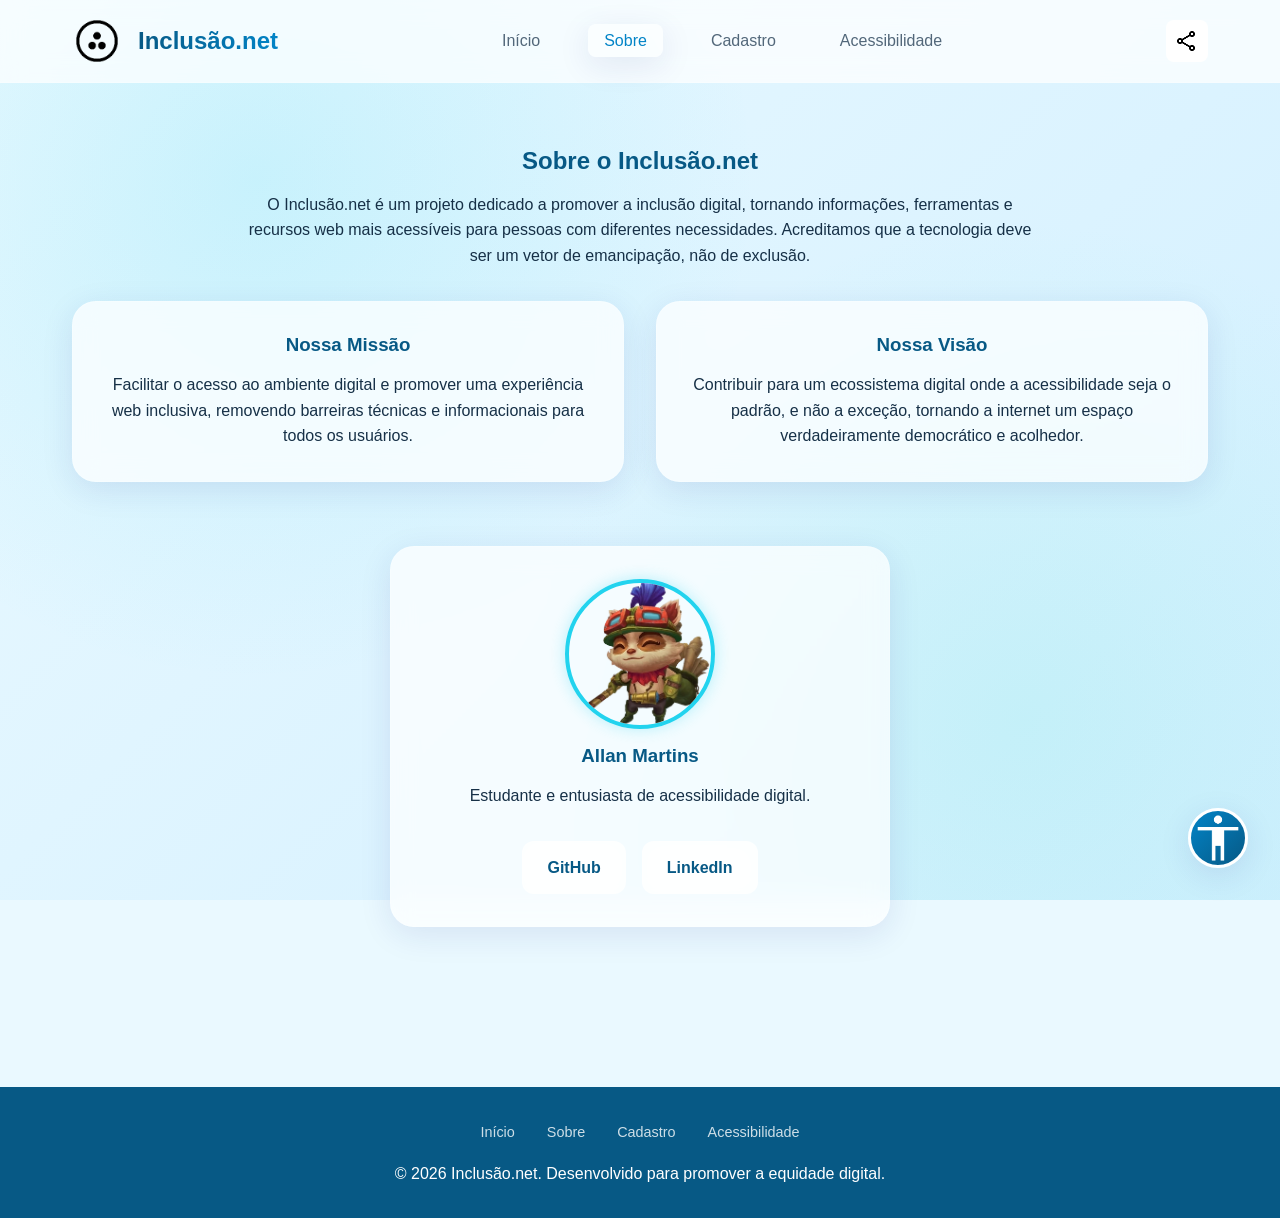
==== commit 0d8cee44: "css update commit" ====
--- a/about.html
+++ b/about.html
@@ -5,6 +5,7 @@
   <meta name="viewport" content="width=device-width, initial-scale=1.0">
   <title>Inclusão.net - Sobre</title>
   <link rel="stylesheet" href="style.css">
+  <link rel="icon"  type="image/x-icon" href="images/fgsfds-icon.ico">
 </head>
 <body>
   <a href="#main-content" class="skip-link">Pular para o conteúdo principal</a>
@@ -12,25 +13,25 @@
   <header class="site-header">
     <div class="container header-container">
       <div class="logo-title">
-        <img src="images/logo.png" alt="Inclusão.net logo" class="logo">
-        <h1><a href="main.html">Inclusão.net</a></h1>
+        <img src="images/nlogo128.png" alt="Inclusão.net logo" class="logo">
+        <h1><a href="index.html">Inclusão.net</a></h1>
       </div>
       <nav class="main-nav" aria-label="Navegação Principal">
         <ul>
-          <li><a href="main.html">Início</a></li>
+          <li><a href="index.html">Início</a></li>
           <li><a href="about.html" class="active" aria-current="page">Sobre</a></li>
           <li><a href="register.html">Cadastro</a></li>
           <li><a href="accessibility.html">Acessibilidade</a></li>
         </ul>
       </nav>
       <div class="header-accessibility">
-        <button id="share-page" class="btn-acc" aria-label="Compartilhar esta página" title="Compartilhar página">🔗</button>
+        <button id="share-page" class="btn-acc" aria-label="Compartilhar esta página" title="Compartilhar página"><img src="images/share24.png"></button>
       </div>
     </div>
   </header>
 
   <!-- Painel de Acessibilidade -->
-  <button id="acc-panel-trigger" class="acc-panel-trigger" aria-label="Abrir Painel de Acessibilidade" title="Configurações de Acessibilidade">♿</button>
+  <button id="acc-panel-trigger" class="acc-panel-trigger" aria-label="Abrir Painel de Acessibilidade" title="Configurações de Acessibilidade"><img src="images/aces284.png"></button>
   <div id="acc-panel" class="acc-panel" role="dialog" aria-labelledby="acc-panel-title" aria-modal="true">
     <div class="acc-panel-header">
       <h2 id="acc-panel-title">Acessibilidade</h2>
@@ -104,7 +105,7 @@
     <div class="container">
       <nav class="footer-nav" aria-label="Navegação do Rodapé">
         <ul>
-          <li><a href="main.html">Início</a></li>
+          <li><a href="index.html">Início</a></li>
           <li><a href="about.html">Sobre</a></li>
           <li><a href="register.html">Cadastro</a></li>
           <li><a href="accessibility.html">Acessibilidade</a></li>
